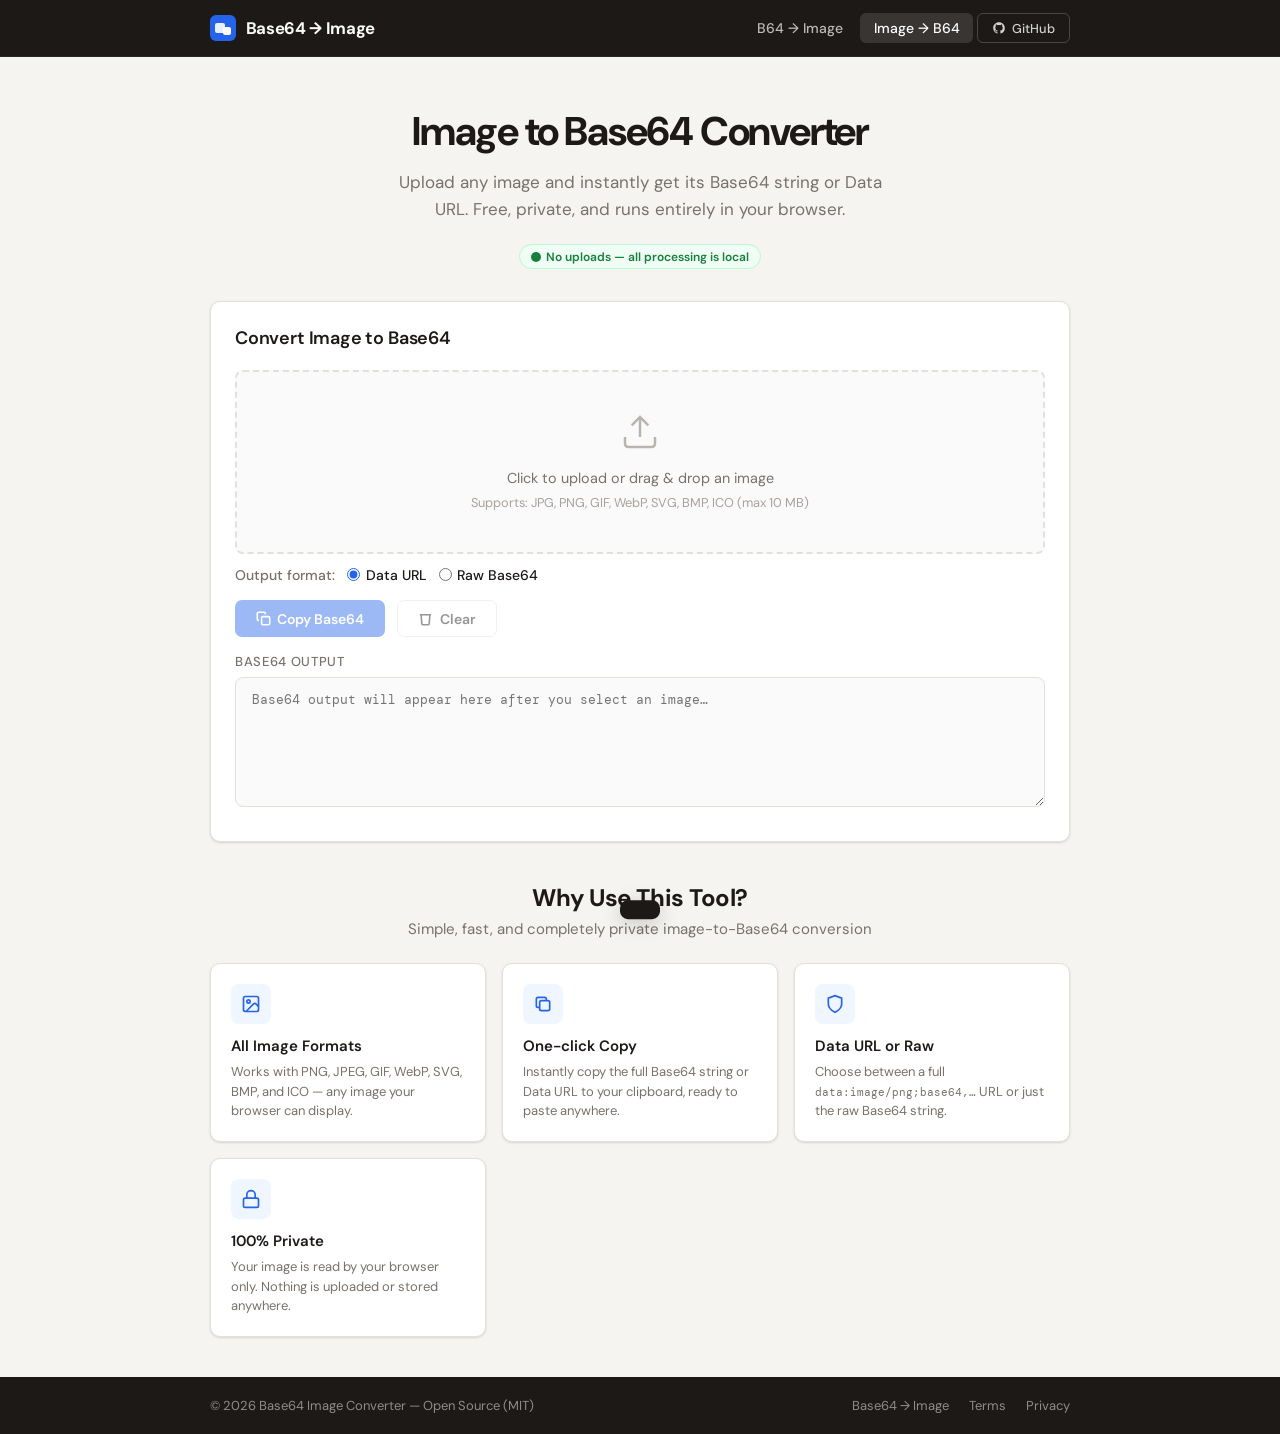
==== image-to-base64/index.html @ 89c6d2a6 "Rebuild: pure static HTML/CSS/JS, fix all URLs to mrlipx.github.io/base64-image-converter - Remove N" ====
<!DOCTYPE html>
<html lang="en">
<head>
  <meta charset="utf-8"/>
  <meta name="viewport" content="width=device-width, initial-scale=1"/>
  <title>Image to Base64 Converter — Base64 Image Converter</title>
  <meta name="description" content="Free online Image to Base64 converter. Convert PNG, JPEG, GIF, WebP, SVG images to Base64 strings instantly. No signup required, processed locally in your browser."/>
  <link rel="canonical" href="https://mrlipx.github.io/base64-image-converter/image-to-base64/"/>
  <meta property="og:title" content="Image to Base64 Converter"/>
  <meta property="og:description" content="Convert any image to Base64 instantly. Free, private, no signup."/>
  <meta property="og:url" content="https://mrlipx.github.io/base64-image-converter/image-to-base64/"/>
  <meta property="og:type" content="website"/>
  <meta name="twitter:card" content="summary_large_image"/>
  <link rel="preconnect" href="https://fonts.googleapis.com"/>
  <link rel="preconnect" href="https://fonts.gstatic.com" crossorigin/>
  <link href="https://fonts.googleapis.com/css2?family=DM+Mono:wght@400;500&family=DM+Sans:wght@400;500;600;700&display=swap" rel="stylesheet"/>
  <style>
    *, *::before, *::after { box-sizing: border-box; margin: 0; padding: 0; }
    :root {
      --bg: #f5f4f0; --surface: #ffffff; --border: #e2e0d8;
      --header-bg: #1c1917; --header-text: #fafaf9; --text: #1c1917;
      --text-muted: #78716c; --accent: #2563eb; --accent-hover: #1d4ed8;
      --accent-text: #ffffff; --success: #16a34a; --error: #dc2626;
      --mono: 'DM Mono', monospace; --sans: 'DM Sans', sans-serif;
      --radius: 10px; --shadow: 0 1px 3px rgba(0,0,0,.08), 0 1px 2px rgba(0,0,0,.06);
    }
    html { scroll-behavior: smooth; }
    body { font-family: var(--sans); background: var(--bg); color: var(--text); min-height: 100vh; display: flex; flex-direction: column; -webkit-font-smoothing: antialiased; }
    a { color: inherit; text-decoration: none; }
    a:hover { text-decoration: underline; }
    header { background: var(--header-bg); color: var(--header-text); position: sticky; top: 0; z-index: 50; border-bottom: 1px solid rgba(255,255,255,.06); }
    .header-inner { max-width: 900px; margin: 0 auto; padding: 0 1.25rem; height: 56px; display: flex; align-items: center; justify-content: space-between; gap: 1rem; }
    .logo { display: flex; align-items: center; gap: .6rem; font-weight: 700; font-size: 1.05rem; letter-spacing: -.02em; color: var(--header-text); text-decoration: none; }
    .logo:hover { opacity: .85; text-decoration: none; }
    nav { display: flex; align-items: center; gap: .25rem; }
    nav a { padding: .4rem .85rem; border-radius: 6px; font-size: .875rem; font-weight: 500; color: rgba(255,255,255,.7); transition: color .15s, background .15s; text-decoration: none; }
    nav a:hover { color: #fff; background: rgba(255,255,255,.08); text-decoration: none; }
    nav a.active { color: #fff; background: rgba(255,255,255,.12); }
    .github-link { display: flex; align-items: center; gap: .4rem; padding: .35rem .85rem; border: 1px solid rgba(255,255,255,.2); border-radius: 6px; font-size: .8rem; font-weight: 500; color: rgba(255,255,255,.8) !important; transition: border-color .15s, color .15s; }
    .github-link:hover { border-color: rgba(255,255,255,.5); color: #fff !important; text-decoration: none; }
    main { flex: 1; }
    .container { max-width: 900px; margin: 0 auto; padding: 0 1.25rem; }
    .hero { text-align: center; padding: 3rem 1rem 2rem; }
    .hero h1 { font-size: clamp(1.75rem, 4vw, 2.5rem); font-weight: 700; letter-spacing: -.03em; margin-bottom: .75rem; }
    .hero p { font-size: 1.0625rem; color: var(--text-muted); max-width: 520px; margin: 0 auto; line-height: 1.6; }
    .badge { display: inline-flex; align-items: center; gap: .3rem; background: #f0fdf4; color: #15803d; border: 1px solid #bbf7d0; border-radius: 100px; padding: .2rem .7rem; font-size: .75rem; font-weight: 600; }
    .card { background: var(--surface); border: 1px solid var(--border); border-radius: var(--radius); box-shadow: var(--shadow); padding: 1.5rem; margin-bottom: 1.5rem; }
    .card-title { font-size: 1.125rem; font-weight: 600; margin-bottom: 1.25rem; letter-spacing: -.01em; }
    label.field-label { display: block; font-size: .8125rem; font-weight: 500; color: var(--text-muted); margin-bottom: .4rem; text-transform: uppercase; letter-spacing: .05em; }
    textarea { width: 100%; min-height: 130px; font-family: var(--mono); font-size: .8125rem; border: 1.5px solid var(--border); border-radius: 8px; padding: .75rem 1rem; background: #fafafa; color: var(--text); resize: vertical; outline: none; transition: border-color .15s; line-height: 1.5; }
    textarea:focus { border-color: var(--accent); background: #fff; }
    .btn-row { display: flex; gap: .75rem; margin: 1rem 0; flex-wrap: wrap; }
    .btn { display: inline-flex; align-items: center; gap: .4rem; padding: .55rem 1.25rem; border-radius: 7px; font-size: .875rem; font-weight: 600; font-family: var(--sans); cursor: pointer; border: 1.5px solid transparent; transition: background .15s, border-color .15s, opacity .15s, transform .1s; }
    .btn:active { transform: scale(.98); }
    .btn-primary { background: var(--accent); color: var(--accent-text); }
    .btn-primary:hover { background: var(--accent-hover); }
    .btn-secondary { background: transparent; color: var(--text); border-color: var(--border); }
    .btn-secondary:hover { background: var(--bg); }
    .btn:disabled { opacity: .45; cursor: not-allowed; transform: none; }
    .drop-zone { border: 2px dashed var(--border); border-radius: 8px; padding: 2.5rem 1rem; text-align: center; cursor: pointer; transition: border-color .15s, background .15s; background: #fafafa; position: relative; }
    .drop-zone:hover, .drop-zone.drag-over { border-color: var(--accent); background: #eff6ff; }
    .drop-zone input[type=file] { position: absolute; inset: 0; opacity: 0; cursor: pointer; width: 100%; height: 100%; }
    .drop-zone svg { color: #b8b4ae; margin-bottom: .75rem; }
    .drop-zone p { font-size: .9rem; color: var(--text-muted); margin-bottom: .25rem; }
    .drop-zone small { font-size: .8rem; color: #a8a29e; }
    .preview-thumb { max-width: 200px; max-height: 120px; border-radius: 6px; border: 1px solid var(--border); object-fit: contain; display: none; margin: 1rem auto 0; }
    .format-row { display: flex; gap: .75rem; align-items: center; margin: 0.75rem 0 0.5rem; flex-wrap: wrap; }
    .format-row label { font-size: .875rem; font-weight: 500; color: var(--text); cursor: pointer; display: flex; align-items: center; gap: .35rem; }
    .format-row input[type=radio] { accent-color: var(--accent); }
    .char-count { font-size: .75rem; color: var(--text-muted); text-align: right; margin-top: .3rem; }
    #toast { position: fixed; bottom: 1.5rem; left: 50%; transform: translateX(-50%) translateY(calc(100% + 1.5rem)); background: #1c1917; color: #fff; padding: .6rem 1.25rem; border-radius: 8px; font-size: .875rem; font-weight: 500; box-shadow: 0 4px 20px rgba(0,0,0,.2); transition: transform .25s cubic-bezier(.34,1.56,.64,1); z-index: 9999; white-space: nowrap; }
    #toast.show { transform: translateX(-50%) translateY(0); }
    .section-head { text-align: center; margin-bottom: 1.5rem; }
    .section-head h2 { font-size: 1.5rem; font-weight: 700; letter-spacing: -.02em; margin-bottom: .4rem; }
    .section-head p { font-size: .9375rem; color: var(--text-muted); }
    .features { display: grid; grid-template-columns: repeat(auto-fit, minmax(220px, 1fr)); gap: 1rem; margin-bottom: 1.5rem; }
    .feature-card { background: var(--surface); border: 1px solid var(--border); border-radius: var(--radius); padding: 1.25rem; box-shadow: var(--shadow); }
    .feature-icon { width: 40px; height: 40px; background: #eff6ff; border-radius: 8px; display: flex; align-items: center; justify-content: center; margin-bottom: .75rem; color: var(--accent); }
    .feature-card h3 { font-size: .9375rem; font-weight: 600; margin-bottom: .4rem; }
    .feature-card p { font-size: .8125rem; color: var(--text-muted); line-height: 1.5; }
    footer { background: var(--header-bg); color: rgba(255,255,255,.5); font-size: .8125rem; }
    .footer-inner { max-width: 900px; margin: 0 auto; padding: 1.25rem; display: flex; justify-content: space-between; align-items: center; flex-wrap: wrap; gap: .75rem; }
    .footer-links { display: flex; gap: 1.25rem; }
    .footer-links a { color: rgba(255,255,255,.5); transition: color .15s; }
    .footer-links a:hover { color: rgba(255,255,255,.85); text-decoration: none; }
    section { padding: 1rem 0; }
    @media (max-width: 480px) { .hero { padding: 2rem 0 1.5rem; } .btn-row { flex-direction: column; } .btn { justify-content: center; } }
  </style>
</head>
<body>

<header>
  <div class="header-inner">
    <a href="/base64-image-converter/" class="logo">
      <svg width="26" height="26" viewBox="0 0 26 26" fill="none">
        <rect width="26" height="26" rx="6" fill="#2563eb"/>
        <rect x="5" y="8" width="10" height="10" rx="2" fill="white" opacity=".9"/>
        <rect x="13" y="12" width="8" height="8" rx="2" fill="white"/>
      </svg>
      Base64 → Image
    </a>
    <nav>
      <a href="/base64-image-converter/">B64 → Image</a>
      <a href="/base64-image-converter/image-to-base64/" class="active">Image → B64</a>
      <a href="https://github.com/MrLiPx/base64-image-converter" target="_blank" rel="noopener" class="github-link">
        <svg width="14" height="14" viewBox="0 0 24 24" fill="currentColor"><path d="M12 2C6.477 2 2 6.484 2 12.017c0 4.425 2.865 8.18 6.839 9.504.5.092.682-.217.682-.483 0-.237-.008-.868-.013-1.703-2.782.605-3.369-1.343-3.369-1.343-.454-1.158-1.11-1.466-1.11-1.466-.908-.62.069-.608.069-.608 1.003.07 1.531 1.032 1.531 1.032.892 1.53 2.341 1.088 2.91.832.092-.647.35-1.088.636-1.338-2.22-.253-4.555-1.113-4.555-4.951 0-1.093.39-1.988 1.029-2.688-.103-.253-.446-1.272.098-2.65 0 0 .84-.27 2.75 1.026A9.564 9.564 0 0112 6.844c.85.004 1.705.115 2.504.337 1.909-1.296 2.747-1.027 2.747-1.027.546 1.379.202 2.398.1 2.651.64.7 1.028 1.595 1.028 2.688 0 3.848-2.339 4.695-4.566 4.943.359.309.678.92.678 1.855 0 1.338-.012 2.419-.012 2.747 0 .268.18.58.688.482A10.019 10.019 0 0022 12.017C22 6.484 17.522 2 12 2z"/></svg>
        GitHub
      </a>
    </nav>
  </div>
</header>

<main>
  <div class="container">

    <section class="hero">
      <h1>Image to Base64 Converter</h1>
      <p>Upload any image and instantly get its Base64 string or Data URL. Free, private, and runs entirely in your browser.</p>
      <br/>
      <span class="badge">
        <svg width="10" height="10" viewBox="0 0 10 10" fill="currentColor"><circle cx="5" cy="5" r="5"/></svg>
        No uploads — all processing is local
      </span>
    </section>

    <!-- Converter -->
    <div class="card">
      <div class="card-title">Convert Image to Base64</div>

      <!-- Drop zone -->
      <div class="drop-zone" id="drop-zone">
        <input type="file" id="file-input" accept="image/*" onchange="handleFile(this.files[0])"/>
        <svg width="40" height="40" viewBox="0 0 24 24" fill="none" stroke="currentColor" stroke-width="1.5"><path d="M21 15v4a2 2 0 01-2 2H5a2 2 0 01-2-2v-4"/><polyline points="17 8 12 3 7 8"/><line x1="12" y1="3" x2="12" y2="15"/></svg>
        <p>Click to upload or drag &amp; drop an image</p>
        <small>Supports: JPG, PNG, GIF, WebP, SVG, BMP, ICO (max 10 MB)</small>
      </div>
      <img id="thumb" class="preview-thumb" alt="Preview"/>

      <!-- Format selector -->
      <div class="format-row" style="margin-top:.75rem">
        <span style="font-size:.875rem;font-weight:500;color:var(--text-muted)">Output format:</span>
        <label><input type="radio" name="fmt" value="dataurl" checked onchange="renderOutput()"> Data URL</label>
        <label><input type="radio" name="fmt" value="raw" onchange="renderOutput()"> Raw Base64</label>
      </div>

      <div class="btn-row">
        <button class="btn btn-primary" onclick="copyB64()" id="copy-btn" disabled>
          <svg width="15" height="15" viewBox="0 0 24 24" fill="none" stroke="currentColor" stroke-width="2.5"><rect x="9" y="9" width="13" height="13" rx="2"/><path d="M5 15H4a2 2 0 01-2-2V4a2 2 0 012-2h9a2 2 0 012 2v1"/></svg>
          Copy Base64
        </button>
        <button class="btn btn-secondary" onclick="clearAll()" id="clear-btn" disabled>
          <svg width="15" height="15" viewBox="0 0 24 24" fill="none" stroke="currentColor" stroke-width="2.5"><polyline points="3 6 5 6 21 6"/><path d="M19 6l-1 14a2 2 0 01-2 2H8a2 2 0 01-2-2L5 6"/></svg>
          Clear
        </button>
      </div>

      <div>
        <label class="field-label" for="b64output">Base64 Output</label>
        <textarea id="b64output" readonly placeholder="Base64 output will appear here after you select an image…"></textarea>
        <div class="char-count" id="char-count"></div>
      </div>
    </div>

    <!-- Features -->
    <section>
      <div class="section-head">
        <h2>Why Use This Tool?</h2>
        <p>Simple, fast, and completely private image-to-Base64 conversion</p>
      </div>
      <div class="features">
        <div class="feature-card">
          <div class="feature-icon">
            <svg width="20" height="20" viewBox="0 0 24 24" fill="none" stroke="currentColor" stroke-width="2"><rect x="3" y="3" width="18" height="18" rx="2"/><circle cx="9" cy="9" r="2"/><path d="m21 15-3.086-3.086a2 2 0 00-2.828 0L6 21"/></svg>
          </div>
          <h3>All Image Formats</h3>
          <p>Works with PNG, JPEG, GIF, WebP, SVG, BMP, and ICO — any image your browser can display.</p>
        </div>
        <div class="feature-card">
          <div class="feature-icon">
            <svg width="20" height="20" viewBox="0 0 24 24" fill="none" stroke="currentColor" stroke-width="2"><path d="M8 16H6a2 2 0 01-2-2V6a2 2 0 012-2h8a2 2 0 012 2v2m-6 12h8a2 2 0 002-2v-8a2 2 0 00-2-2h-8a2 2 0 00-2 2v8a2 2 0 002 2z"/></svg>
          </div>
          <h3>One-click Copy</h3>
          <p>Instantly copy the full Base64 string or Data URL to your clipboard, ready to paste anywhere.</p>
        </div>
        <div class="feature-card">
          <div class="feature-icon">
            <svg width="20" height="20" viewBox="0 0 24 24" fill="none" stroke="currentColor" stroke-width="2"><path d="M12 22s8-4 8-10V5l-8-3-8 3v7c0 6 8 10 8 10z"/></svg>
          </div>
          <h3>Data URL or Raw</h3>
          <p>Choose between a full <code style="font-family:var(--mono);font-size:.85em">data:image/png;base64,…</code> URL or just the raw Base64 string.</p>
        </div>
        <div class="feature-card">
          <div class="feature-icon">
            <svg width="20" height="20" viewBox="0 0 24 24" fill="none" stroke="currentColor" stroke-width="2"><rect x="3" y="11" width="18" height="11" rx="2"/><path d="M7 11V7a5 5 0 0110 0v4"/></svg>
          </div>
          <h3>100% Private</h3>
          <p>Your image is read by your browser only. Nothing is uploaded or stored anywhere.</p>
        </div>
      </div>
    </section>

  </div>
</main>

<footer>
  <div class="footer-inner">
    <span>© 2026 Base64 Image Converter — <a href="https://github.com/MrLiPx/base64-image-converter" target="_blank" rel="noopener" style="color:rgba(255,255,255,.5)">Open Source (MIT)</a></span>
    <div class="footer-links">
      <a href="/base64-image-converter/">Base64 → Image</a>
      <a href="/base64-image-converter/terms/">Terms</a>
      <a href="/base64-image-converter/privacy/">Privacy</a>
    </div>
  </div>
</footer>

<div id="toast"></div>

<script>
  let currentDataUrl = null;

  const dropZone = document.getElementById('drop-zone');

  dropZone.addEventListener('dragover', e => { e.preventDefault(); dropZone.classList.add('drag-over'); });
  dropZone.addEventListener('dragleave', () => dropZone.classList.remove('drag-over'));
  dropZone.addEventListener('drop', e => {
    e.preventDefault();
    dropZone.classList.remove('drag-over');
    const f = e.dataTransfer.files[0];
    if (f && f.type.startsWith('image/')) handleFile(f);
    else showToast('Please drop an image file.');
  });

  function handleFile(file) {
    if (!file) return;
    if (!file.type.startsWith('image/')) { showToast('Please select an image file.'); return; }
    if (file.size > 10 * 1024 * 1024) { showToast('File is too large. Max 10 MB.'); return; }

    const reader = new FileReader();
    reader.onload = function(e) {
      currentDataUrl = e.target.result;
      // Show thumbnail
      const thumb = document.getElementById('thumb');
      thumb.src = currentDataUrl;
      thumb.style.display = 'block';
      document.getElementById('copy-btn').disabled = false;
      document.getElementById('clear-btn').disabled = false;
      renderOutput();
      showToast('✓ Image loaded!');
    };
    reader.readAsDataURL(file);
  }

  function renderOutput() {
    if (!currentDataUrl) return;
    const fmt = document.querySelector('input[name=fmt]:checked').value;
    let out;
    if (fmt === 'raw') {
      out = currentDataUrl.includes(',') ? currentDataUrl.split(',')[1] : currentDataUrl;
    } else {
      out = currentDataUrl;
    }
    document.getElementById('b64output').value = out;
    const len = out.length;
    document.getElementById('char-count').textContent = `${len.toLocaleString()} characters`;
  }

  function copyB64() {
    const val = document.getElementById('b64output').value;
    if (!val) return;
    navigator.clipboard.writeText(val).then(() => showToast('✓ Copied to clipboard!')).catch(() => {
      document.getElementById('b64output').select();
      document.execCommand('copy');
      showToast('✓ Copied!');
    });
  }

  function clearAll() {
    currentDataUrl = null;
    document.getElementById('file-input').value = '';
    document.getElementById('b64output').value = '';
    document.getElementById('char-count').textContent = '';
    document.getElementById('thumb').style.display = 'none';
    document.getElementById('copy-btn').disabled = true;
    document.getElementById('clear-btn').disabled = true;
  }

  function showToast(msg) {
    const t = document.getElementById('toast');
    t.textContent = msg;
    t.classList.add('show');
    setTimeout(() => t.classList.remove('show'), 2500);
  }
</script>
</body>
</html>
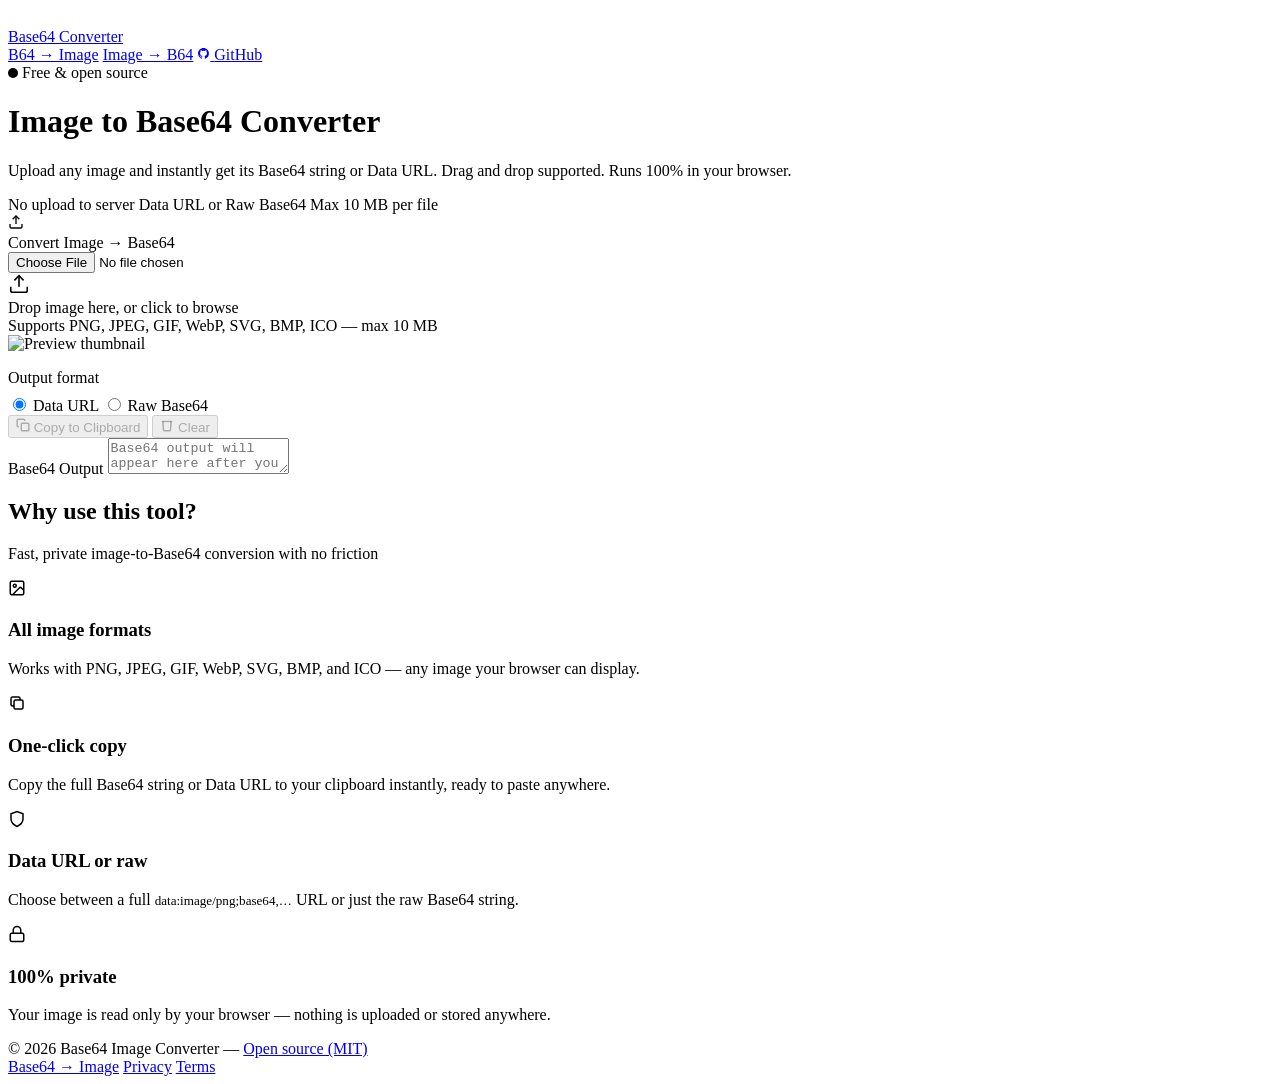
==== commit ffd00eef: "Improve: shared CSS, better design, auto-convert on paste, image info bar, UX polish - Add styles.cs" ====
--- a/image-to-base64/index.html
+++ b/image-to-base64/index.html
@@ -3,277 +3,203 @@
 <head>
   <meta charset="utf-8"/>
   <meta name="viewport" content="width=device-width, initial-scale=1"/>
-  <title>Image to Base64 Converter — Base64 Image Converter</title>
+  <title>Image to Base64 Converter — Free, Private, Instant</title>
   <meta name="description" content="Free online Image to Base64 converter. Convert PNG, JPEG, GIF, WebP, SVG images to Base64 strings instantly. No signup required, processed locally in your browser."/>
   <link rel="canonical" href="https://mrlipx.github.io/base64-image-converter/image-to-base64/"/>
   <meta property="og:title" content="Image to Base64 Converter"/>
   <meta property="og:description" content="Convert any image to Base64 instantly. Free, private, no signup."/>
+  <meta property="og:image" content="https://mrlipx.github.io/base64-image-converter/image/image-to-base64.png"/>
   <meta property="og:url" content="https://mrlipx.github.io/base64-image-converter/image-to-base64/"/>
   <meta property="og:type" content="website"/>
   <meta name="twitter:card" content="summary_large_image"/>
+  <link rel="icon" href="/base64-image-converter/favicon.ico"/>
+  <link rel="apple-touch-icon" href="/base64-image-converter/apple-touch-icon.png"/>
+  <link rel="manifest" href="/base64-image-converter/site.webmanifest"/>
   <link rel="preconnect" href="https://fonts.googleapis.com"/>
   <link rel="preconnect" href="https://fonts.gstatic.com" crossorigin/>
-  <link href="https://fonts.googleapis.com/css2?family=DM+Mono:wght@400;500&family=DM+Sans:wght@400;500;600;700&display=swap" rel="stylesheet"/>
-  <style>
-    *, *::before, *::after { box-sizing: border-box; margin: 0; padding: 0; }
-    :root {
-      --bg: #f5f4f0; --surface: #ffffff; --border: #e2e0d8;
-      --header-bg: #1c1917; --header-text: #fafaf9; --text: #1c1917;
-      --text-muted: #78716c; --accent: #2563eb; --accent-hover: #1d4ed8;
-      --accent-text: #ffffff; --success: #16a34a; --error: #dc2626;
-      --mono: 'DM Mono', monospace; --sans: 'DM Sans', sans-serif;
-      --radius: 10px; --shadow: 0 1px 3px rgba(0,0,0,.08), 0 1px 2px rgba(0,0,0,.06);
-    }
-    html { scroll-behavior: smooth; }
-    body { font-family: var(--sans); background: var(--bg); color: var(--text); min-height: 100vh; display: flex; flex-direction: column; -webkit-font-smoothing: antialiased; }
-    a { color: inherit; text-decoration: none; }
-    a:hover { text-decoration: underline; }
-    header { background: var(--header-bg); color: var(--header-text); position: sticky; top: 0; z-index: 50; border-bottom: 1px solid rgba(255,255,255,.06); }
-    .header-inner { max-width: 900px; margin: 0 auto; padding: 0 1.25rem; height: 56px; display: flex; align-items: center; justify-content: space-between; gap: 1rem; }
-    .logo { display: flex; align-items: center; gap: .6rem; font-weight: 700; font-size: 1.05rem; letter-spacing: -.02em; color: var(--header-text); text-decoration: none; }
-    .logo:hover { opacity: .85; text-decoration: none; }
-    nav { display: flex; align-items: center; gap: .25rem; }
-    nav a { padding: .4rem .85rem; border-radius: 6px; font-size: .875rem; font-weight: 500; color: rgba(255,255,255,.7); transition: color .15s, background .15s; text-decoration: none; }
-    nav a:hover { color: #fff; background: rgba(255,255,255,.08); text-decoration: none; }
-    nav a.active { color: #fff; background: rgba(255,255,255,.12); }
-    .github-link { display: flex; align-items: center; gap: .4rem; padding: .35rem .85rem; border: 1px solid rgba(255,255,255,.2); border-radius: 6px; font-size: .8rem; font-weight: 500; color: rgba(255,255,255,.8) !important; transition: border-color .15s, color .15s; }
-    .github-link:hover { border-color: rgba(255,255,255,.5); color: #fff !important; text-decoration: none; }
-    main { flex: 1; }
-    .container { max-width: 900px; margin: 0 auto; padding: 0 1.25rem; }
-    .hero { text-align: center; padding: 3rem 1rem 2rem; }
-    .hero h1 { font-size: clamp(1.75rem, 4vw, 2.5rem); font-weight: 700; letter-spacing: -.03em; margin-bottom: .75rem; }
-    .hero p { font-size: 1.0625rem; color: var(--text-muted); max-width: 520px; margin: 0 auto; line-height: 1.6; }
-    .badge { display: inline-flex; align-items: center; gap: .3rem; background: #f0fdf4; color: #15803d; border: 1px solid #bbf7d0; border-radius: 100px; padding: .2rem .7rem; font-size: .75rem; font-weight: 600; }
-    .card { background: var(--surface); border: 1px solid var(--border); border-radius: var(--radius); box-shadow: var(--shadow); padding: 1.5rem; margin-bottom: 1.5rem; }
-    .card-title { font-size: 1.125rem; font-weight: 600; margin-bottom: 1.25rem; letter-spacing: -.01em; }
-    label.field-label { display: block; font-size: .8125rem; font-weight: 500; color: var(--text-muted); margin-bottom: .4rem; text-transform: uppercase; letter-spacing: .05em; }
-    textarea { width: 100%; min-height: 130px; font-family: var(--mono); font-size: .8125rem; border: 1.5px solid var(--border); border-radius: 8px; padding: .75rem 1rem; background: #fafafa; color: var(--text); resize: vertical; outline: none; transition: border-color .15s; line-height: 1.5; }
-    textarea:focus { border-color: var(--accent); background: #fff; }
-    .btn-row { display: flex; gap: .75rem; margin: 1rem 0; flex-wrap: wrap; }
-    .btn { display: inline-flex; align-items: center; gap: .4rem; padding: .55rem 1.25rem; border-radius: 7px; font-size: .875rem; font-weight: 600; font-family: var(--sans); cursor: pointer; border: 1.5px solid transparent; transition: background .15s, border-color .15s, opacity .15s, transform .1s; }
-    .btn:active { transform: scale(.98); }
-    .btn-primary { background: var(--accent); color: var(--accent-text); }
-    .btn-primary:hover { background: var(--accent-hover); }
-    .btn-secondary { background: transparent; color: var(--text); border-color: var(--border); }
-    .btn-secondary:hover { background: var(--bg); }
-    .btn:disabled { opacity: .45; cursor: not-allowed; transform: none; }
-    .drop-zone { border: 2px dashed var(--border); border-radius: 8px; padding: 2.5rem 1rem; text-align: center; cursor: pointer; transition: border-color .15s, background .15s; background: #fafafa; position: relative; }
-    .drop-zone:hover, .drop-zone.drag-over { border-color: var(--accent); background: #eff6ff; }
-    .drop-zone input[type=file] { position: absolute; inset: 0; opacity: 0; cursor: pointer; width: 100%; height: 100%; }
-    .drop-zone svg { color: #b8b4ae; margin-bottom: .75rem; }
-    .drop-zone p { font-size: .9rem; color: var(--text-muted); margin-bottom: .25rem; }
-    .drop-zone small { font-size: .8rem; color: #a8a29e; }
-    .preview-thumb { max-width: 200px; max-height: 120px; border-radius: 6px; border: 1px solid var(--border); object-fit: contain; display: none; margin: 1rem auto 0; }
-    .format-row { display: flex; gap: .75rem; align-items: center; margin: 0.75rem 0 0.5rem; flex-wrap: wrap; }
-    .format-row label { font-size: .875rem; font-weight: 500; color: var(--text); cursor: pointer; display: flex; align-items: center; gap: .35rem; }
-    .format-row input[type=radio] { accent-color: var(--accent); }
-    .char-count { font-size: .75rem; color: var(--text-muted); text-align: right; margin-top: .3rem; }
-    #toast { position: fixed; bottom: 1.5rem; left: 50%; transform: translateX(-50%) translateY(calc(100% + 1.5rem)); background: #1c1917; color: #fff; padding: .6rem 1.25rem; border-radius: 8px; font-size: .875rem; font-weight: 500; box-shadow: 0 4px 20px rgba(0,0,0,.2); transition: transform .25s cubic-bezier(.34,1.56,.64,1); z-index: 9999; white-space: nowrap; }
-    #toast.show { transform: translateX(-50%) translateY(0); }
-    .section-head { text-align: center; margin-bottom: 1.5rem; }
-    .section-head h2 { font-size: 1.5rem; font-weight: 700; letter-spacing: -.02em; margin-bottom: .4rem; }
-    .section-head p { font-size: .9375rem; color: var(--text-muted); }
-    .features { display: grid; grid-template-columns: repeat(auto-fit, minmax(220px, 1fr)); gap: 1rem; margin-bottom: 1.5rem; }
-    .feature-card { background: var(--surface); border: 1px solid var(--border); border-radius: var(--radius); padding: 1.25rem; box-shadow: var(--shadow); }
-    .feature-icon { width: 40px; height: 40px; background: #eff6ff; border-radius: 8px; display: flex; align-items: center; justify-content: center; margin-bottom: .75rem; color: var(--accent); }
-    .feature-card h3 { font-size: .9375rem; font-weight: 600; margin-bottom: .4rem; }
-    .feature-card p { font-size: .8125rem; color: var(--text-muted); line-height: 1.5; }
-    footer { background: var(--header-bg); color: rgba(255,255,255,.5); font-size: .8125rem; }
-    .footer-inner { max-width: 900px; margin: 0 auto; padding: 1.25rem; display: flex; justify-content: space-between; align-items: center; flex-wrap: wrap; gap: .75rem; }
-    .footer-links { display: flex; gap: 1.25rem; }
-    .footer-links a { color: rgba(255,255,255,.5); transition: color .15s; }
-    .footer-links a:hover { color: rgba(255,255,255,.85); text-decoration: none; }
-    section { padding: 1rem 0; }
-    @media (max-width: 480px) { .hero { padding: 2rem 0 1.5rem; } .btn-row { flex-direction: column; } .btn { justify-content: center; } }
-  </style>
+  <link rel="stylesheet" href="/base64-image-converter/styles.css"/>
 </head>
 <body>
-
-<header>
+<header class="site-header">
   <div class="header-inner">
-    <a href="/base64-image-converter/" class="logo">
-      <svg width="26" height="26" viewBox="0 0 26 26" fill="none">
-        <rect width="26" height="26" rx="6" fill="#2563eb"/>
-        <rect x="5" y="8" width="10" height="10" rx="2" fill="white" opacity=".9"/>
-        <rect x="13" y="12" width="8" height="8" rx="2" fill="white"/>
-      </svg>
-      Base64 → Image
+    <a href="/base64-image-converter/" class="site-logo">
+      <div class="logo-icon">
+        <svg width="16" height="16" viewBox="0 0 24 24" fill="none" stroke="#fff" stroke-width="2.5" stroke-linecap="round" stroke-linejoin="round"><rect x="3" y="3" width="18" height="18" rx="2"/><circle cx="9" cy="9" r="2"/><path d="m21 15-3.086-3.086a2 2 0 0 0-2.828 0L6 21"/></svg>
+      </div>
+      Base64 Converter
     </a>
-    <nav>
+    <nav class="site-nav">
       <a href="/base64-image-converter/">B64 → Image</a>
       <a href="/base64-image-converter/image-to-base64/" class="active">Image → B64</a>
-      <a href="https://github.com/MrLiPx/base64-image-converter" target="_blank" rel="noopener" class="github-link">
-        <svg width="14" height="14" viewBox="0 0 24 24" fill="currentColor"><path d="M12 2C6.477 2 2 6.484 2 12.017c0 4.425 2.865 8.18 6.839 9.504.5.092.682-.217.682-.483 0-.237-.008-.868-.013-1.703-2.782.605-3.369-1.343-3.369-1.343-.454-1.158-1.11-1.466-1.11-1.466-.908-.62.069-.608.069-.608 1.003.07 1.531 1.032 1.531 1.032.892 1.53 2.341 1.088 2.91.832.092-.647.35-1.088.636-1.338-2.22-.253-4.555-1.113-4.555-4.951 0-1.093.39-1.988 1.029-2.688-.103-.253-.446-1.272.098-2.65 0 0 .84-.27 2.75 1.026A9.564 9.564 0 0112 6.844c.85.004 1.705.115 2.504.337 1.909-1.296 2.747-1.027 2.747-1.027.546 1.379.202 2.398.1 2.651.64.7 1.028 1.595 1.028 2.688 0 3.848-2.339 4.695-4.566 4.943.359.309.678.92.678 1.855 0 1.338-.012 2.419-.012 2.747 0 .268.18.58.688.482A10.019 10.019 0 0022 12.017C22 6.484 17.522 2 12 2z"/></svg>
-        GitHub
+      <a href="https://github.com/MrLiPx/base64-image-converter" target="_blank" rel="noopener" class="nav-github">
+        <svg width="13" height="13" viewBox="0 0 24 24" fill="currentColor"><path d="M12 2C6.477 2 2 6.484 2 12.017c0 4.425 2.865 8.18 6.839 9.504.5.092.682-.217.682-.483 0-.237-.008-.868-.013-1.703-2.782.605-3.369-1.343-3.369-1.343-.454-1.158-1.11-1.466-1.11-1.466-.908-.62.069-.608.069-.608 1.003.07 1.531 1.032 1.531 1.032.892 1.53 2.341 1.088 2.91.832.092-.647.35-1.088.636-1.338-2.22-.253-4.555-1.113-4.555-4.951 0-1.093.39-1.988 1.029-2.688-.103-.253-.446-1.272.098-2.65 0 0 .84-.27 2.75 1.026A9.564 9.564 0 0112 6.844c.85.004 1.705.115 2.504.337 1.909-1.296 2.747-1.027 2.747-1.027.546 1.379.202 2.398.1 2.651.64.7 1.028 1.595 1.028 2.688 0 3.848-2.339 4.695-4.566 4.943.359.309.678.92.678 1.855 0 1.338-.012 2.419-.012 2.747 0 .268.18.58.688.482A10.019 10.019 0 0022 12.017C22 6.484 17.522 2 12 2z"/></svg>
+        <span>GitHub</span>
       </a>
     </nav>
   </div>
 </header>
-
 <main>
-  <div class="container">
-
-    <section class="hero">
-      <h1>Image to Base64 Converter</h1>
-      <p>Upload any image and instantly get its Base64 string or Data URL. Free, private, and runs entirely in your browser.</p>
-      <br/>
-      <span class="badge">
-        <svg width="10" height="10" viewBox="0 0 10 10" fill="currentColor"><circle cx="5" cy="5" r="5"/></svg>
-        No uploads — all processing is local
-      </span>
-    </section>
-
-    <!-- Converter -->
-    <div class="card">
-      <div class="card-title">Convert Image to Base64</div>
-
-      <!-- Drop zone -->
-      <div class="drop-zone" id="drop-zone">
-        <input type="file" id="file-input" accept="image/*" onchange="handleFile(this.files[0])"/>
-        <svg width="40" height="40" viewBox="0 0 24 24" fill="none" stroke="currentColor" stroke-width="1.5"><path d="M21 15v4a2 2 0 01-2 2H5a2 2 0 01-2-2v-4"/><polyline points="17 8 12 3 7 8"/><line x1="12" y1="3" x2="12" y2="15"/></svg>
-        <p>Click to upload or drag &amp; drop an image</p>
-        <small>Supports: JPG, PNG, GIF, WebP, SVG, BMP, ICO (max 10 MB)</small>
-      </div>
-      <img id="thumb" class="preview-thumb" alt="Preview"/>
-
-      <!-- Format selector -->
-      <div class="format-row" style="margin-top:.75rem">
-        <span style="font-size:.875rem;font-weight:500;color:var(--text-muted)">Output format:</span>
-        <label><input type="radio" name="fmt" value="dataurl" checked onchange="renderOutput()"> Data URL</label>
-        <label><input type="radio" name="fmt" value="raw" onchange="renderOutput()"> Raw Base64</label>
-      </div>
-
-      <div class="btn-row">
-        <button class="btn btn-primary" onclick="copyB64()" id="copy-btn" disabled>
-          <svg width="15" height="15" viewBox="0 0 24 24" fill="none" stroke="currentColor" stroke-width="2.5"><rect x="9" y="9" width="13" height="13" rx="2"/><path d="M5 15H4a2 2 0 01-2-2V4a2 2 0 012-2h9a2 2 0 012 2v1"/></svg>
-          Copy Base64
-        </button>
-        <button class="btn btn-secondary" onclick="clearAll()" id="clear-btn" disabled>
-          <svg width="15" height="15" viewBox="0 0 24 24" fill="none" stroke="currentColor" stroke-width="2.5"><polyline points="3 6 5 6 21 6"/><path d="M19 6l-1 14a2 2 0 01-2 2H8a2 2 0 01-2-2L5 6"/></svg>
-          Clear
-        </button>
-      </div>
-
-      <div>
-        <label class="field-label" for="b64output">Base64 Output</label>
-        <textarea id="b64output" readonly placeholder="Base64 output will appear here after you select an image…"></textarea>
-        <div class="char-count" id="char-count"></div>
-      </div>
-    </div>
-
-    <!-- Features -->
-    <section>
-      <div class="section-head">
-        <h2>Why Use This Tool?</h2>
-        <p>Simple, fast, and completely private image-to-Base64 conversion</p>
-      </div>
-      <div class="features">
-        <div class="feature-card">
-          <div class="feature-icon">
-            <svg width="20" height="20" viewBox="0 0 24 24" fill="none" stroke="currentColor" stroke-width="2"><rect x="3" y="3" width="18" height="18" rx="2"/><circle cx="9" cy="9" r="2"/><path d="m21 15-3.086-3.086a2 2 0 00-2.828 0L6 21"/></svg>
-          </div>
-          <h3>All Image Formats</h3>
-          <p>Works with PNG, JPEG, GIF, WebP, SVG, BMP, and ICO — any image your browser can display.</p>
-        </div>
-        <div class="feature-card">
-          <div class="feature-icon">
-            <svg width="20" height="20" viewBox="0 0 24 24" fill="none" stroke="currentColor" stroke-width="2"><path d="M8 16H6a2 2 0 01-2-2V6a2 2 0 012-2h8a2 2 0 012 2v2m-6 12h8a2 2 0 002-2v-8a2 2 0 00-2-2h-8a2 2 0 00-2 2v8a2 2 0 002 2z"/></svg>
-          </div>
-          <h3>One-click Copy</h3>
-          <p>Instantly copy the full Base64 string or Data URL to your clipboard, ready to paste anywhere.</p>
-        </div>
-        <div class="feature-card">
-          <div class="feature-icon">
-            <svg width="20" height="20" viewBox="0 0 24 24" fill="none" stroke="currentColor" stroke-width="2"><path d="M12 22s8-4 8-10V5l-8-3-8 3v7c0 6 8 10 8 10z"/></svg>
-          </div>
-          <h3>Data URL or Raw</h3>
-          <p>Choose between a full <code style="font-family:var(--mono);font-size:.85em">data:image/png;base64,…</code> URL or just the raw Base64 string.</p>
-        </div>
-        <div class="feature-card">
-          <div class="feature-icon">
-            <svg width="20" height="20" viewBox="0 0 24 24" fill="none" stroke="currentColor" stroke-width="2"><rect x="3" y="11" width="18" height="11" rx="2"/><path d="M7 11V7a5 5 0 0110 0v4"/></svg>
-          </div>
-          <h3>100% Private</h3>
-          <p>Your image is read by your browser only. Nothing is uploaded or stored anywhere.</p>
-        </div>
-      </div>
-    </section>
-
-  </div>
+<div class="container">
+  <div class="hero">
+    <div class="hero-eyebrow">
+      <svg width="10" height="10" viewBox="0 0 10 10" fill="currentColor"><circle cx="5" cy="5" r="5"/></svg>
+      Free &amp; open source
+    </div>
+    <h1>Image to Base64 Converter</h1>
+    <p>Upload any image and instantly get its Base64 string or Data URL. Drag and drop supported. Runs 100% in your browser.</p>
+    <div class="hero-badges">
+      <span class="badge"><span class="badge-dot"></span>No upload to server</span>
+      <span class="badge">Data URL or Raw Base64</span>
+      <span class="badge">Max 10 MB per file</span>
+    </div>
+  </div>
+
+  <div class="card">
+    <div class="card-title">
+      <div class="card-title-icon">
+        <svg width="16" height="16" viewBox="0 0 24 24" fill="none" stroke="currentColor" stroke-width="2"><path d="M21 15v4a2 2 0 01-2 2H5a2 2 0 01-2-2v-4"/><polyline points="17 8 12 3 7 8"/><line x1="12" y1="3" x2="12" y2="15"/></svg>
+      </div>
+      Convert Image → Base64
+    </div>
+
+    <div class="drop-zone" id="drop-zone">
+      <input type="file" id="file-input" accept="image/*" onchange="handleFile(this.files[0])"/>
+      <div class="drop-zone-icon">
+        <svg width="22" height="22" viewBox="0 0 24 24" fill="none" stroke="currentColor" stroke-width="1.75"><path d="M21 15v4a2 2 0 01-2 2H5a2 2 0 01-2-2v-4"/><polyline points="17 8 12 3 7 8"/><line x1="12" y1="3" x2="12" y2="15"/></svg>
+      </div>
+      <div class="drop-zone-title">Drop image here, or <span class="drop-zone-link">click to browse</span></div>
+      <div class="drop-zone-sub">Supports PNG, JPEG, GIF, WebP, SVG, BMP, ICO &mdash; max 10 MB</div>
+    </div>
+    <img id="thumb" class="thumb-preview" alt="Preview thumbnail"/>
+
+    <div style="margin-top:1rem">
+      <label class="field-label" style="margin-bottom:.5rem;display:block">Output format</label>
+      <div class="format-toggle" id="format-toggle">
+        <label class="checked" data-val="dataurl" onclick="setFmt(this)">
+          <input type="radio" name="fmt" value="dataurl" checked/>
+          <span>Data URL</span>
+        </label>
+        <label data-val="raw" onclick="setFmt(this)">
+          <input type="radio" name="fmt" value="raw"/>
+          <span>Raw Base64</span>
+        </label>
+      </div>
+    </div>
+
+    <div class="btn-row">
+      <button class="btn btn-primary" onclick="copyB64()" id="copy-btn" disabled>
+        <svg width="14" height="14" viewBox="0 0 24 24" fill="none" stroke="currentColor" stroke-width="2.5"><rect x="9" y="9" width="13" height="13" rx="2"/><path d="M5 15H4a2 2 0 01-2-2V4a2 2 0 012-2h9a2 2 0 012 2v1"/></svg>
+        Copy to Clipboard
+      </button>
+      <button class="btn btn-ghost" onclick="clearAll()" id="clear-btn" disabled>
+        <svg width="14" height="14" viewBox="0 0 24 24" fill="none" stroke="currentColor" stroke-width="2.5"><polyline points="3 6 5 6 21 6"/><path d="M19 6l-1 14a2 2 0 01-2 2H8a2 2 0 01-2-2L5 6"/></svg>
+        Clear
+      </button>
+    </div>
+
+    <div class="divider"></div>
+
+    <div>
+      <label class="field-label" for="b64output">Base64 Output</label>
+      <textarea id="b64output" readonly placeholder="Base64 output will appear here after you select an image&#8230;"></textarea>
+      <div class="char-count" id="char-count"></div>
+    </div>
+  </div>
+
+  <section>
+    <div class="section-head">
+      <h2>Why use this tool?</h2>
+      <p>Fast, private image-to-Base64 conversion with no friction</p>
+    </div>
+    <div class="features-grid">
+      <div class="feature-card">
+        <div class="feature-icon"><svg width="18" height="18" viewBox="0 0 24 24" fill="none" stroke="currentColor" stroke-width="2"><rect x="3" y="3" width="18" height="18" rx="2"/><circle cx="9" cy="9" r="2"/><path d="m21 15-3.086-3.086a2 2 0 00-2.828 0L6 21"/></svg></div>
+        <h3>All image formats</h3>
+        <p>Works with PNG, JPEG, GIF, WebP, SVG, BMP, and ICO — any image your browser can display.</p>
+      </div>
+      <div class="feature-card">
+        <div class="feature-icon"><svg width="18" height="18" viewBox="0 0 24 24" fill="none" stroke="currentColor" stroke-width="2"><path d="M8 16H6a2 2 0 01-2-2V6a2 2 0 012-2h8a2 2 0 012 2v2m-6 12h8a2 2 0 002-2v-8a2 2 0 00-2-2h-8a2 2 0 00-2 2v8a2 2 0 002 2z"/></svg></div>
+        <h3>One-click copy</h3>
+        <p>Copy the full Base64 string or Data URL to your clipboard instantly, ready to paste anywhere.</p>
+      </div>
+      <div class="feature-card">
+        <div class="feature-icon"><svg width="18" height="18" viewBox="0 0 24 24" fill="none" stroke="currentColor" stroke-width="2"><path d="M12 22s8-4 8-10V5l-8-3-8 3v7c0 6 8 10 8 10z"/></svg></div>
+        <h3>Data URL or raw</h3>
+        <p>Choose between a full <code style="font-family:var(--font-mono);font-size:.82em">data:image/png;base64,…</code> URL or just the raw Base64 string.</p>
+      </div>
+      <div class="feature-card">
+        <div class="feature-icon"><svg width="18" height="18" viewBox="0 0 24 24" fill="none" stroke="currentColor" stroke-width="2"><rect x="3" y="11" width="18" height="11" rx="2"/><path d="M7 11V7a5 5 0 0110 0v4"/></svg></div>
+        <h3>100% private</h3>
+        <p>Your image is read only by your browser — nothing is uploaded or stored anywhere.</p>
+      </div>
+    </div>
+  </section>
+
+</div>
 </main>
-
-<footer>
+<footer class="site-footer">
   <div class="footer-inner">
-    <span>© 2026 Base64 Image Converter — <a href="https://github.com/MrLiPx/base64-image-converter" target="_blank" rel="noopener" style="color:rgba(255,255,255,.5)">Open Source (MIT)</a></span>
+    <span>© 2026 Base64 Image Converter &mdash; <a href="https://github.com/MrLiPx/base64-image-converter" target="_blank" rel="noopener">Open source (MIT)</a></span>
     <div class="footer-links">
       <a href="/base64-image-converter/">Base64 → Image</a>
+      <a href="/base64-image-converter/privacy/">Privacy</a>
       <a href="/base64-image-converter/terms/">Terms</a>
-      <a href="/base64-image-converter/privacy/">Privacy</a>
     </div>
   </div>
 </footer>
-
 <div id="toast"></div>
-
 <script>
   let currentDataUrl = null;
-
+  let currentFmt = 'dataurl';
   const dropZone = document.getElementById('drop-zone');
-
   dropZone.addEventListener('dragover', e => { e.preventDefault(); dropZone.classList.add('drag-over'); });
   dropZone.addEventListener('dragleave', () => dropZone.classList.remove('drag-over'));
   dropZone.addEventListener('drop', e => {
-    e.preventDefault();
-    dropZone.classList.remove('drag-over');
+    e.preventDefault(); dropZone.classList.remove('drag-over');
     const f = e.dataTransfer.files[0];
     if (f && f.type.startsWith('image/')) handleFile(f);
     else showToast('Please drop an image file.');
   });
-
   function handleFile(file) {
     if (!file) return;
     if (!file.type.startsWith('image/')) { showToast('Please select an image file.'); return; }
     if (file.size > 10 * 1024 * 1024) { showToast('File is too large. Max 10 MB.'); return; }
-
     const reader = new FileReader();
     reader.onload = function(e) {
       currentDataUrl = e.target.result;
-      // Show thumbnail
       const thumb = document.getElementById('thumb');
-      thumb.src = currentDataUrl;
-      thumb.style.display = 'block';
+      thumb.src = currentDataUrl; thumb.style.display = 'block';
       document.getElementById('copy-btn').disabled = false;
       document.getElementById('clear-btn').disabled = false;
       renderOutput();
-      showToast('✓ Image loaded!');
+      showToast('\u2713 Image loaded — ' + Math.round(file.size / 1024) + ' KB');
     };
     reader.readAsDataURL(file);
   }
-
+  function setFmt(label) {
+    document.querySelectorAll('#format-toggle label').forEach(l => l.classList.remove('checked'));
+    label.classList.add('checked');
+    currentFmt = label.dataset.val;
+    renderOutput();
+  }
   function renderOutput() {
     if (!currentDataUrl) return;
-    const fmt = document.querySelector('input[name=fmt]:checked').value;
-    let out;
-    if (fmt === 'raw') {
-      out = currentDataUrl.includes(',') ? currentDataUrl.split(',')[1] : currentDataUrl;
-    } else {
-      out = currentDataUrl;
-    }
+    const out = currentFmt === 'raw'
+      ? (currentDataUrl.includes(',') ? currentDataUrl.split(',')[1] : currentDataUrl)
+      : currentDataUrl;
     document.getElementById('b64output').value = out;
     const len = out.length;
-    document.getElementById('char-count').textContent = `${len.toLocaleString()} characters`;
-  }
-
+    document.getElementById('char-count').textContent = len.toLocaleString() + ' characters';
+  }
   function copyB64() {
     const val = document.getElementById('b64output').value;
     if (!val) return;
-    navigator.clipboard.writeText(val).then(() => showToast('✓ Copied to clipboard!')).catch(() => {
+    navigator.clipboard.writeText(val).then(() => showToast('\u2713 Copied to clipboard!')).catch(() => {
       document.getElementById('b64output').select();
       document.execCommand('copy');
-      showToast('✓ Copied!');
+      showToast('\u2713 Copied!');
     });
   }
-
   function clearAll() {
     currentDataUrl = null;
     document.getElementById('file-input').value = '';
@@ -283,12 +209,12 @@
     document.getElementById('copy-btn').disabled = true;
     document.getElementById('clear-btn').disabled = true;
   }
-
+  let toastTimer;
   function showToast(msg) {
+    clearTimeout(toastTimer);
     const t = document.getElementById('toast');
-    t.textContent = msg;
-    t.classList.add('show');
-    setTimeout(() => t.classList.remove('show'), 2500);
+    t.textContent = msg; t.classList.add('show');
+    toastTimer = setTimeout(() => t.classList.remove('show'), 2600);
   }
 </script>
 </body>
